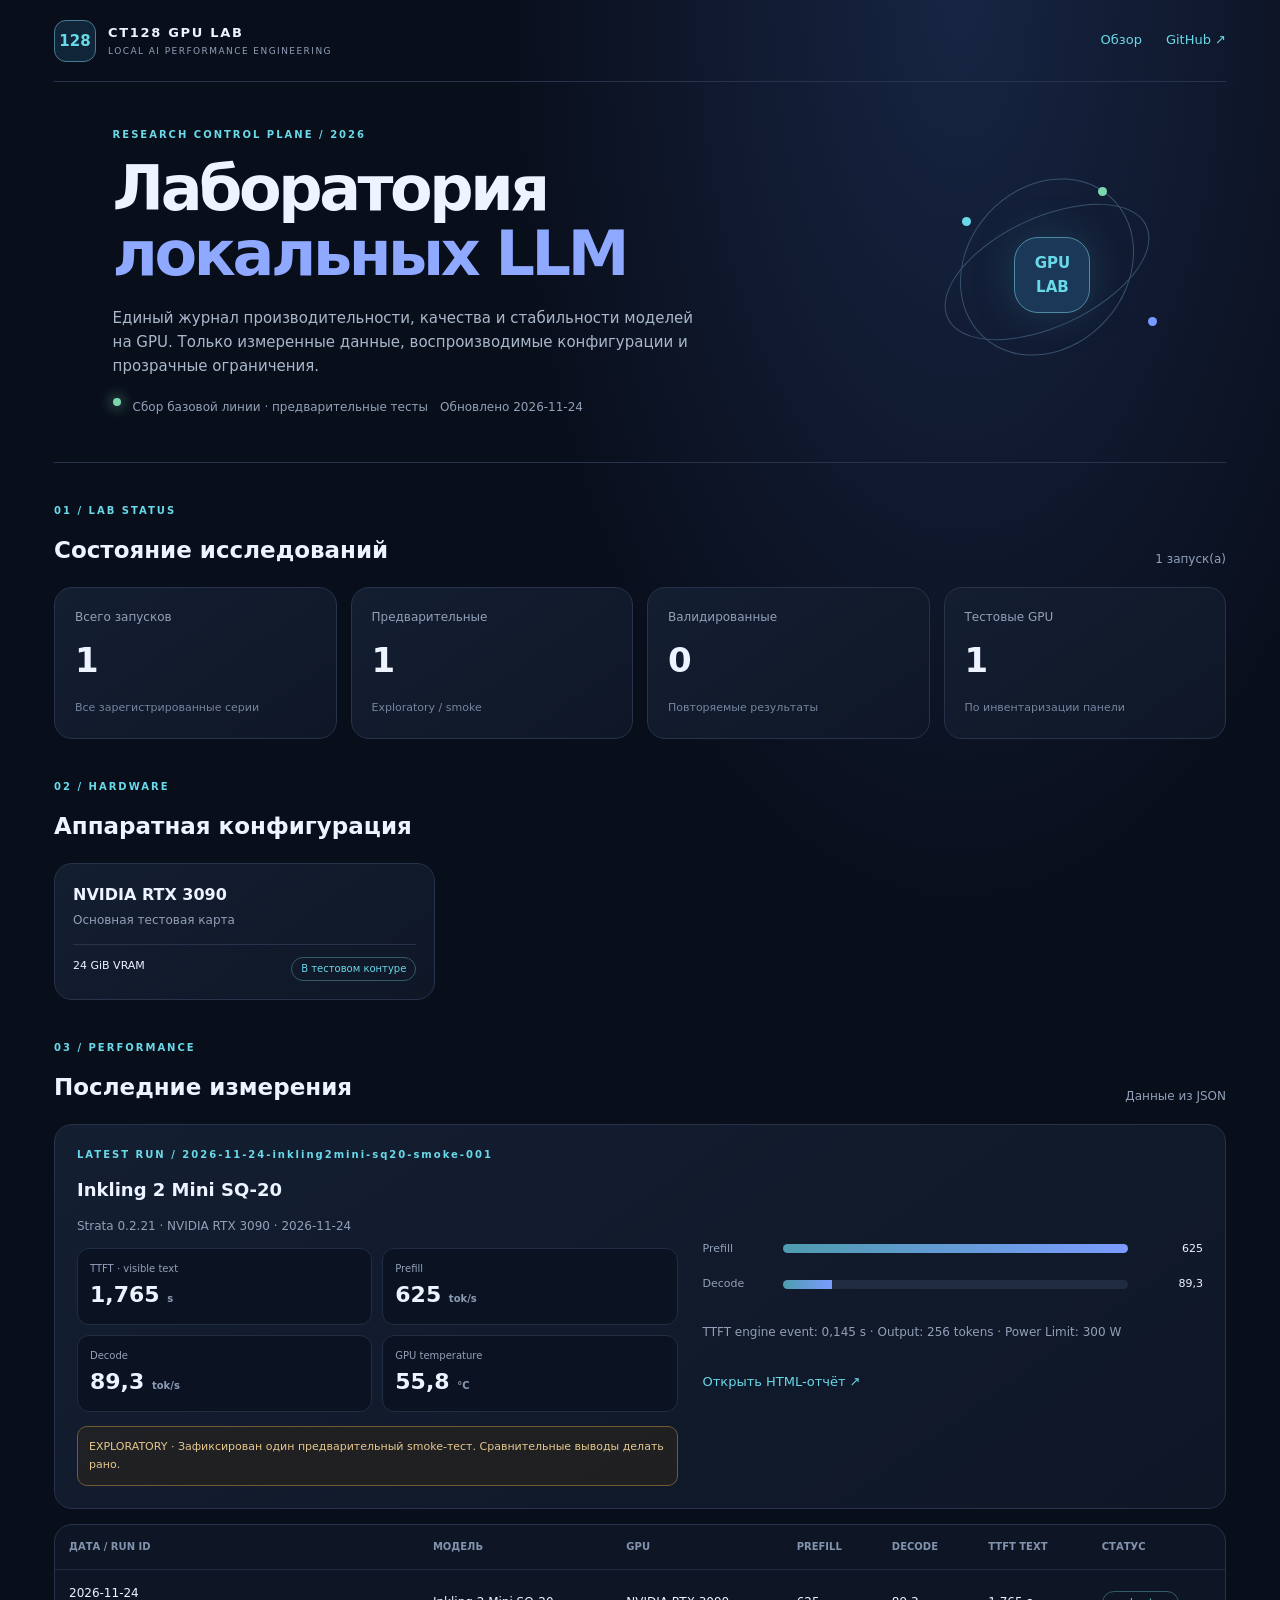
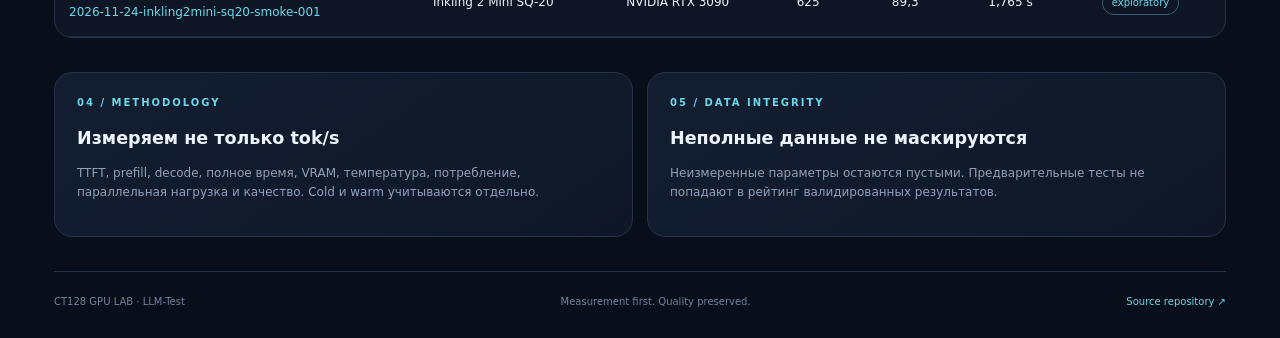
==== docs/index.html @ ba29f6b5 "Add CT128 lab structure, benchmark schema and HTML dashboard" ====
<!doctype html><html lang="ru"><head><meta charset="utf-8"><meta name="viewport" content="width=device-width,initial-scale=1"><meta name="theme-color" content="#0b1020"><title>CT128 GPU LAB — Dashboard</title><link rel="stylesheet" href="./assets/style.css"><script defer src="./assets/dashboard.js"></script></head><body><div class="shell">
<header class="topbar"><a class="brand" href="./index.html"><span class="brand-mark">128</span><span><strong>CT128 GPU LAB</strong><small>LOCAL AI PERFORMANCE ENGINEERING</small></span></a><nav><a class="active" href="./index.html">Обзор</a><a href="https://github.com/ZVP-asuai/LLM-Test">GitHub ↗</a></nav></header>
<main><section class="hero"><div><p class="eyebrow">RESEARCH CONTROL PLANE / 2026</p><h1>Лаборатория<br><span>локальных LLM</span></h1><p class="hero-copy">Единый журнал производительности, качества и стабильности моделей на GPU. Только измеренные данные, воспроизводимые конфигурации и прозрачные ограничения.</p><div class="hero-meta"><span class="status-dot"></span><span id="lab-status">Загрузка состояния…</span><span id="updated-date">—</span></div></div><div class="hero-orbit"><div class="orbit orbit-a"></div><div class="orbit orbit-b"></div><div class="core">GPU<br>LAB</div><i class="node node-a"></i><i class="node node-b"></i><i class="node node-c"></i></div></section>
<section class="section-head"><div><p class="eyebrow">01 / LAB STATUS</p><h2>Состояние исследований</h2></div><span class="muted" id="run-count">— запусков</span></section><section class="stat-grid"><article class="stat-card"><span class="stat-label">Всего запусков</span><strong id="stat-total">—</strong><small>Все зарегистрированные серии</small></article><article class="stat-card"><span class="stat-label">Предварительные</span><strong id="stat-exploratory">—</strong><small>Exploratory / smoke</small></article><article class="stat-card"><span class="stat-label">Валидированные</span><strong id="stat-validated">—</strong><small>Повторяемые результаты</small></article><article class="stat-card"><span class="stat-label">Тестовые GPU</span><strong id="stat-gpus">—</strong><small>По инвентаризации панели</small></article></section>
<section class="section-head"><div><p class="eyebrow">02 / HARDWARE</p><h2>Аппаратная конфигурация</h2></div></section><section id="hardware-grid" class="hardware-grid">Загрузка…</section>
<section class="section-head"><div><p class="eyebrow">03 / PERFORMANCE</p><h2>Последние измерения</h2></div><span class="muted">Данные из JSON</span></section><section id="latest-panel" class="latest-panel">Загрузка…</section>
<section class="table-wrap"><table><thead><tr><th>Дата / Run ID</th><th>Модель</th><th>GPU</th><th>Prefill</th><th>Decode</th><th>TTFT text</th><th>Статус</th></tr></thead><tbody id="runs-table"><tr><td colspan="7">Загрузка…</td></tr></tbody></table></section>
<section class="bottom-grid"><article class="info-panel"><p class="eyebrow">04 / METHODOLOGY</p><h3>Измеряем не только tok/s</h3><p>TTFT, prefill, decode, полное время, VRAM, температура, потребление, параллельная нагрузка и качество. Cold и warm учитываются отдельно.</p></article><article class="info-panel"><p class="eyebrow">05 / DATA INTEGRITY</p><h3>Неполные данные не маскируются</h3><p>Неизмеренные параметры остаются пустыми. Предварительные тесты не попадают в рейтинг валидированных результатов.</p></article></section></main>
<footer><span>CT128 GPU LAB · LLM-Test</span><span>Measurement first. Quality preserved.</span><a href="https://github.com/ZVP-asuai/LLM-Test">Source repository ↗</a></footer></div></body></html>
---- docs/assets/style.css ----
:root{color-scheme:dark;--bg:#090e1b;--line:#26334a;--text:#edf3ff;--muted:#91a0b8;--cyan:#69d8e8;--blue:#7899ff;--green:#7bd6ad;--radius:18px}*{box-sizing:border-box}body{margin:0;background:radial-gradient(ellipse at 75% 0%,#172543 0,transparent 34%),var(--bg);color:var(--text);font:15px/1.6 Inter,system-ui,sans-serif}.shell{max-width:1240px;margin:auto;padding:0 34px}.topbar{height:82px;display:flex;align-items:center;justify-content:space-between;border-bottom:1px solid var(--line)}.brand{display:flex;align-items:center;gap:12px;color:var(--text);text-decoration:none}.brand-mark{display:grid;place-items:center;width:42px;height:42px;border:1px solid #477b91;border-radius:12px;color:var(--cyan);font-weight:800;background:#102538}.brand strong{display:block;font-size:13px;letter-spacing:.13em}.brand small{display:block;color:var(--muted);font-size:9px;letter-spacing:.16em}.topbar nav{display:flex;gap:24px}.topbar nav a,.text-link{color:var(--cyan);text-decoration:none;font-size:13px}.hero{min-height:320px;display:flex;align-items:center;justify-content:space-between;padding:45px 5%;border-bottom:1px solid var(--line)}.eyebrow{font-size:10px;letter-spacing:.2em;color:var(--cyan);font-weight:700;margin:0 0 13px}.hero h1{font-size:clamp(38px,5vw,62px);line-height:1.05;letter-spacing:-.055em;margin:0}.hero h1 span{color:#8ea9ff}.hero-copy{max-width:600px;color:#a9b7cb;margin:20px 0}.hero-meta{display:flex;gap:12px;color:var(--muted);font-size:12px}.status-dot{width:8px;height:8px;border-radius:50%;background:var(--green);box-shadow:0 0 14px var(--green)}.hero-orbit{position:relative;width:230px;height:200px;flex:none}.orbit{position:absolute;border:1px solid #38516e;border-radius:50%}.orbit-a{width:220px;height:110px;top:45px;left:0;transform:rotate(-25deg)}.orbit-b{width:160px;height:190px;top:0;left:30px;transform:rotate(42deg)}.core{position:absolute;top:65px;left:77px;width:76px;height:76px;border-radius:24px;display:grid;place-content:center;text-align:center;background:#1b3859;border:1px solid #4c8ba4;color:var(--cyan);font-weight:800;box-shadow:0 0 40px #367b9950}.node{position:absolute;width:9px;height:9px;border-radius:50%;background:var(--cyan)}.node-a{top:45px;left:25px}.node-b{top:145px;right:10px;background:var(--blue)}.node-c{top:15px;right:60px;background:var(--green)}.section-head{display:flex;justify-content:space-between;align-items:end;margin:40px 0 18px}.section-head h2{font-size:23px;margin:0}.muted{font-size:12px;color:var(--muted)}.stat-grid{display:grid;grid-template-columns:repeat(4,1fr);gap:14px}.stat-card,.info-panel,.hardware-card,.latest-panel{background:linear-gradient(145deg,#131e31,#0f1727);border:1px solid var(--line);border-radius:var(--radius)}.stat-card{padding:20px}.stat-label{display:block;color:var(--muted);font-size:12px}.stat-card strong{display:block;font-size:34px;margin:6px 0}.stat-card small{color:#75859f;font-size:11px}.hardware-grid{display:grid;grid-template-columns:repeat(3,1fr);gap:14px}.hardware-card{padding:18px}.hardware-card h3{margin:0 0 4px;font-size:16px}.hardware-card p{margin:0;color:var(--muted);font-size:12px}.hardware-meta{display:flex;justify-content:space-between;border-top:1px solid var(--line);margin-top:14px;padding-top:12px;font-size:11px}.pill{display:inline-flex;padding:3px 9px;border-radius:30px;border:1px solid #355b68;color:var(--cyan);font-size:10px}.latest-panel{padding:22px;display:grid;grid-template-columns:1.2fr 1fr;gap:25px}.latest-title{font-size:18px;margin:0}.latest-sub{font-size:12px;color:var(--muted)}.metric-grid{display:grid;grid-template-columns:repeat(2,1fr);gap:10px}.metric{padding:12px;background:#0b1322;border:1px solid #202d42;border-radius:12px}.metric span{display:block;color:var(--muted);font-size:10px}.metric strong{font-size:22px}.metric em{font-size:10px;color:#8b9bb3;font-style:normal}.notice{margin-top:14px;padding:11px;background:#33281770;border:1px solid #725a35;color:#e5c88d;border-radius:10px;font-size:11px}.bars{display:flex;flex-direction:column;justify-content:center;gap:18px}.bar-row{display:grid;grid-template-columns:70px 1fr 65px;gap:10px;align-items:center;font-size:11px;color:var(--muted)}.bar-track{height:9px;background:#202b40;border-radius:20px;overflow:hidden}.bar-fill{height:100%;background:linear-gradient(90deg,#4e9caf,#7b9bff)}.bar-value{text-align:right;color:var(--text)}.table-wrap{overflow-x:auto;margin-top:15px;border:1px solid var(--line);border-radius:var(--radius);background:#0e1625}table{width:100%;border-collapse:collapse;min-width:760px}th,td{text-align:left;padding:14px;border-bottom:1px solid #202c40;font-size:12px}th{color:#8293ad;font-size:10px;text-transform:uppercase}td a{color:var(--cyan);text-decoration:none}.bottom-grid{display:grid;grid-template-columns:1fr 1fr;gap:14px;margin:34px 0}.info-panel{padding:22px}.info-panel h3{margin:0 0 8px}.info-panel p:not(.eyebrow){font-size:12px;color:var(--muted)}footer{display:flex;justify-content:space-between;gap:15px;border-top:1px solid var(--line);padding:22px 0 28px;color:#71819b;font-size:10px}footer a{color:var(--cyan);text-decoration:none}@media(max-width:800px){.shell{padding:0 18px}.topbar{height:auto;padding:16px 0;gap:16px;align-items:flex-start;flex-direction:column}.hero-orbit{transform:scale(.7);transform-origin:right center;width:160px}.stat-grid{grid-template-columns:repeat(2,1fr)}.hardware-grid{grid-template-columns:repeat(2,1fr)}.latest-panel{grid-template-columns:1fr}.bottom-grid{grid-template-columns:1fr}}@media(max-width:520px){.hero-orbit{display:none}.stat-grid,.hardware-grid{grid-template-columns:1fr}.section-head{align-items:flex-start;flex-direction:column}footer{flex-direction:column}}
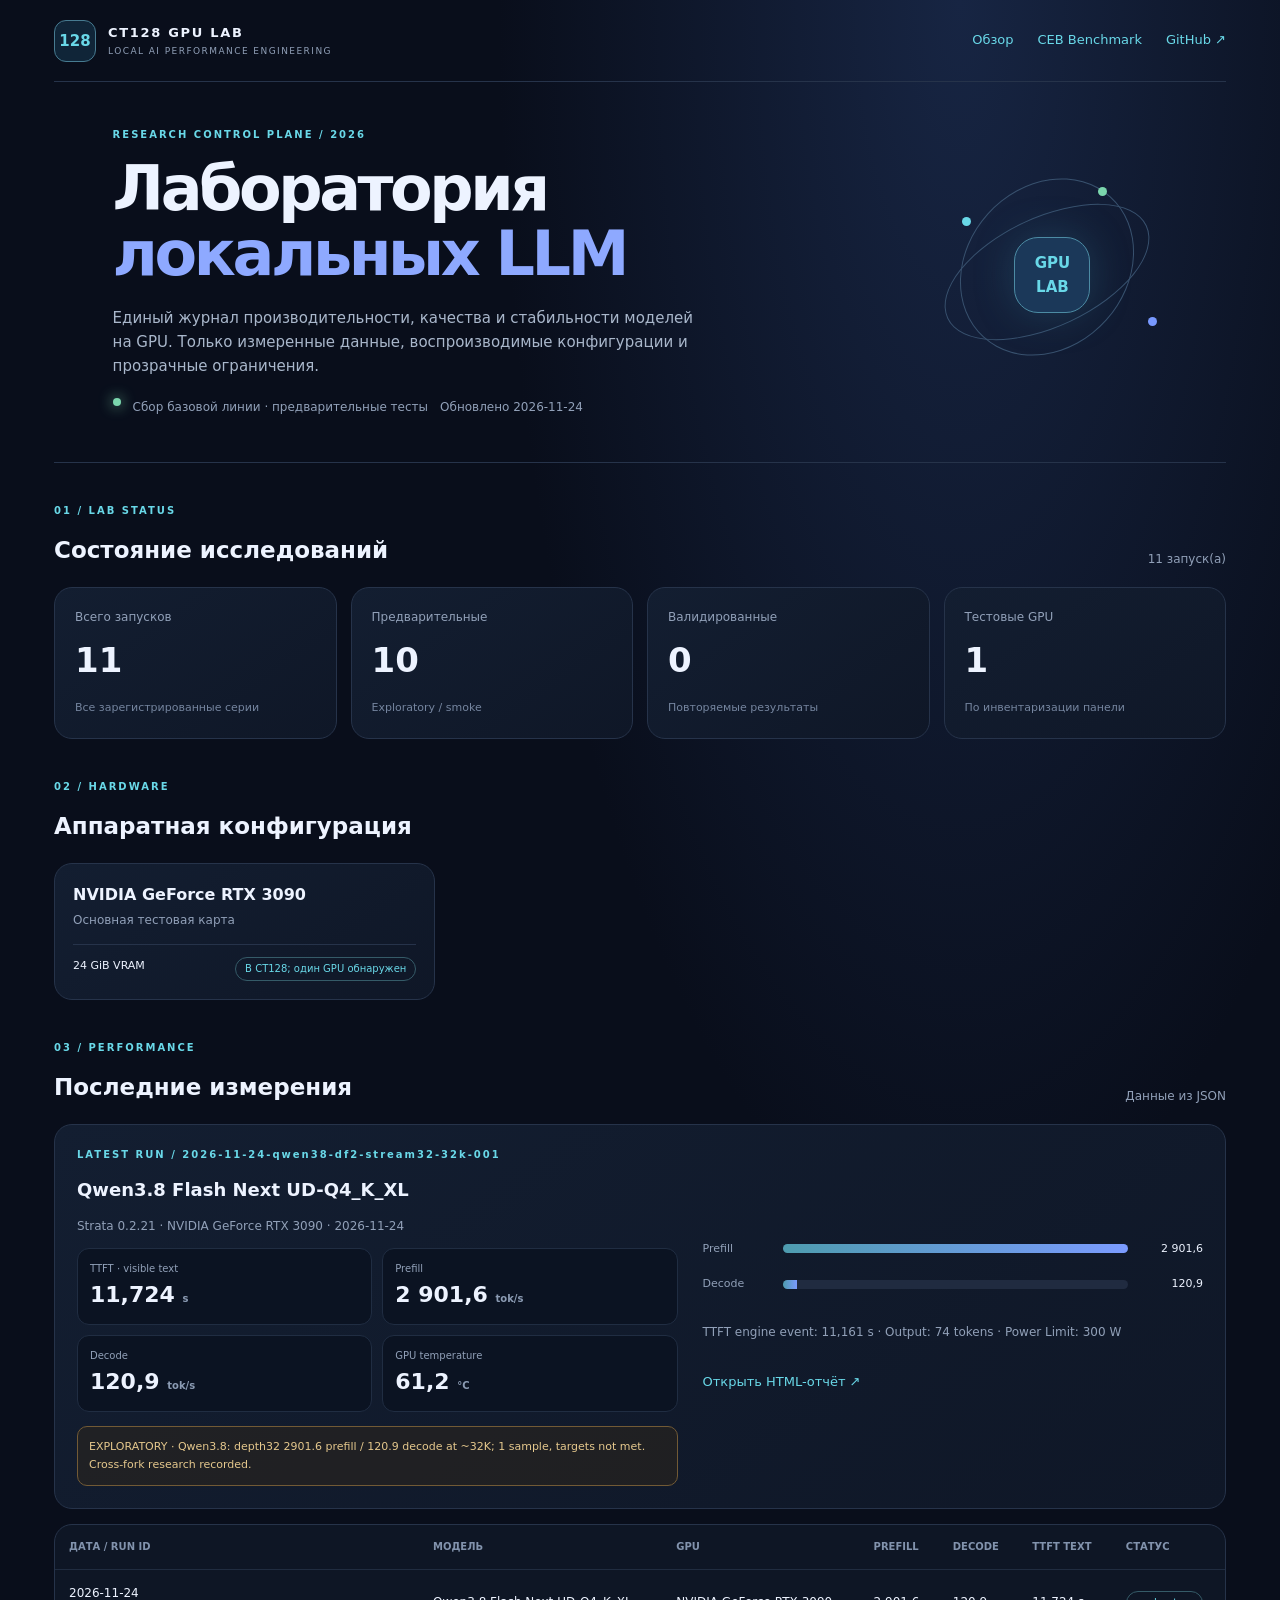
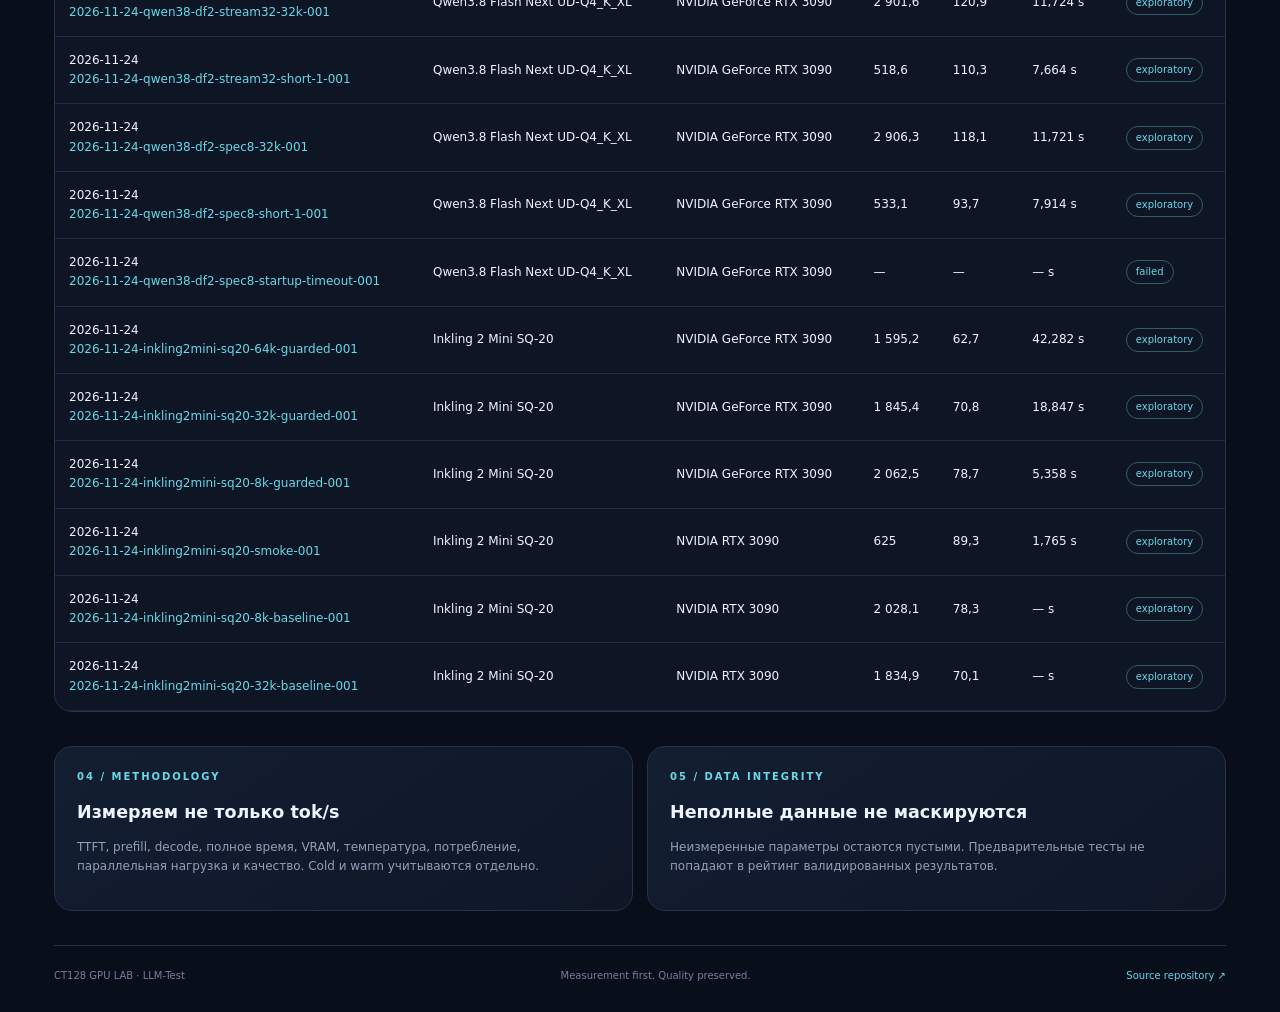
==== commit f4040005: "Link CEB benchmark from lab dashboard" ====
--- a/docs/index.html
+++ b/docs/index.html
@@ -1,5 +1,5 @@
 <!doctype html><html lang="ru"><head><meta charset="utf-8"><meta name="viewport" content="width=device-width,initial-scale=1"><meta name="theme-color" content="#0b1020"><title>CT128 GPU LAB — Dashboard</title><link rel="stylesheet" href="./assets/style.css"><script defer src="./assets/dashboard.js"></script></head><body><div class="shell">
-<header class="topbar"><a class="brand" href="./index.html"><span class="brand-mark">128</span><span><strong>CT128 GPU LAB</strong><small>LOCAL AI PERFORMANCE ENGINEERING</small></span></a><nav><a class="active" href="./index.html">Обзор</a><a href="https://github.com/ZVP-asuai/LLM-Test">GitHub ↗</a></nav></header>
+<header class="topbar"><a class="brand" href="./index.html"><span class="brand-mark">128</span><span><strong>CT128 GPU LAB</strong><small>LOCAL AI PERFORMANCE ENGINEERING</small></span></a><nav><a class="active" href="./index.html">Обзор</a><a href="./ceb/index.html">CEB Benchmark</a><a href="https://github.com/ZVP-asuai/LLM-Test">GitHub ↗</a></nav></header>
 <main><section class="hero"><div><p class="eyebrow">RESEARCH CONTROL PLANE / 2026</p><h1>Лаборатория<br><span>локальных LLM</span></h1><p class="hero-copy">Единый журнал производительности, качества и стабильности моделей на GPU. Только измеренные данные, воспроизводимые конфигурации и прозрачные ограничения.</p><div class="hero-meta"><span class="status-dot"></span><span id="lab-status">Загрузка состояния…</span><span id="updated-date">—</span></div></div><div class="hero-orbit"><div class="orbit orbit-a"></div><div class="orbit orbit-b"></div><div class="core">GPU<br>LAB</div><i class="node node-a"></i><i class="node node-b"></i><i class="node node-c"></i></div></section>
 <section class="section-head"><div><p class="eyebrow">01 / LAB STATUS</p><h2>Состояние исследований</h2></div><span class="muted" id="run-count">— запусков</span></section><section class="stat-grid"><article class="stat-card"><span class="stat-label">Всего запусков</span><strong id="stat-total">—</strong><small>Все зарегистрированные серии</small></article><article class="stat-card"><span class="stat-label">Предварительные</span><strong id="stat-exploratory">—</strong><small>Exploratory / smoke</small></article><article class="stat-card"><span class="stat-label">Валидированные</span><strong id="stat-validated">—</strong><small>Повторяемые результаты</small></article><article class="stat-card"><span class="stat-label">Тестовые GPU</span><strong id="stat-gpus">—</strong><small>По инвентаризации панели</small></article></section>
 <section class="section-head"><div><p class="eyebrow">02 / HARDWARE</p><h2>Аппаратная конфигурация</h2></div></section><section id="hardware-grid" class="hardware-grid">Загрузка…</section>
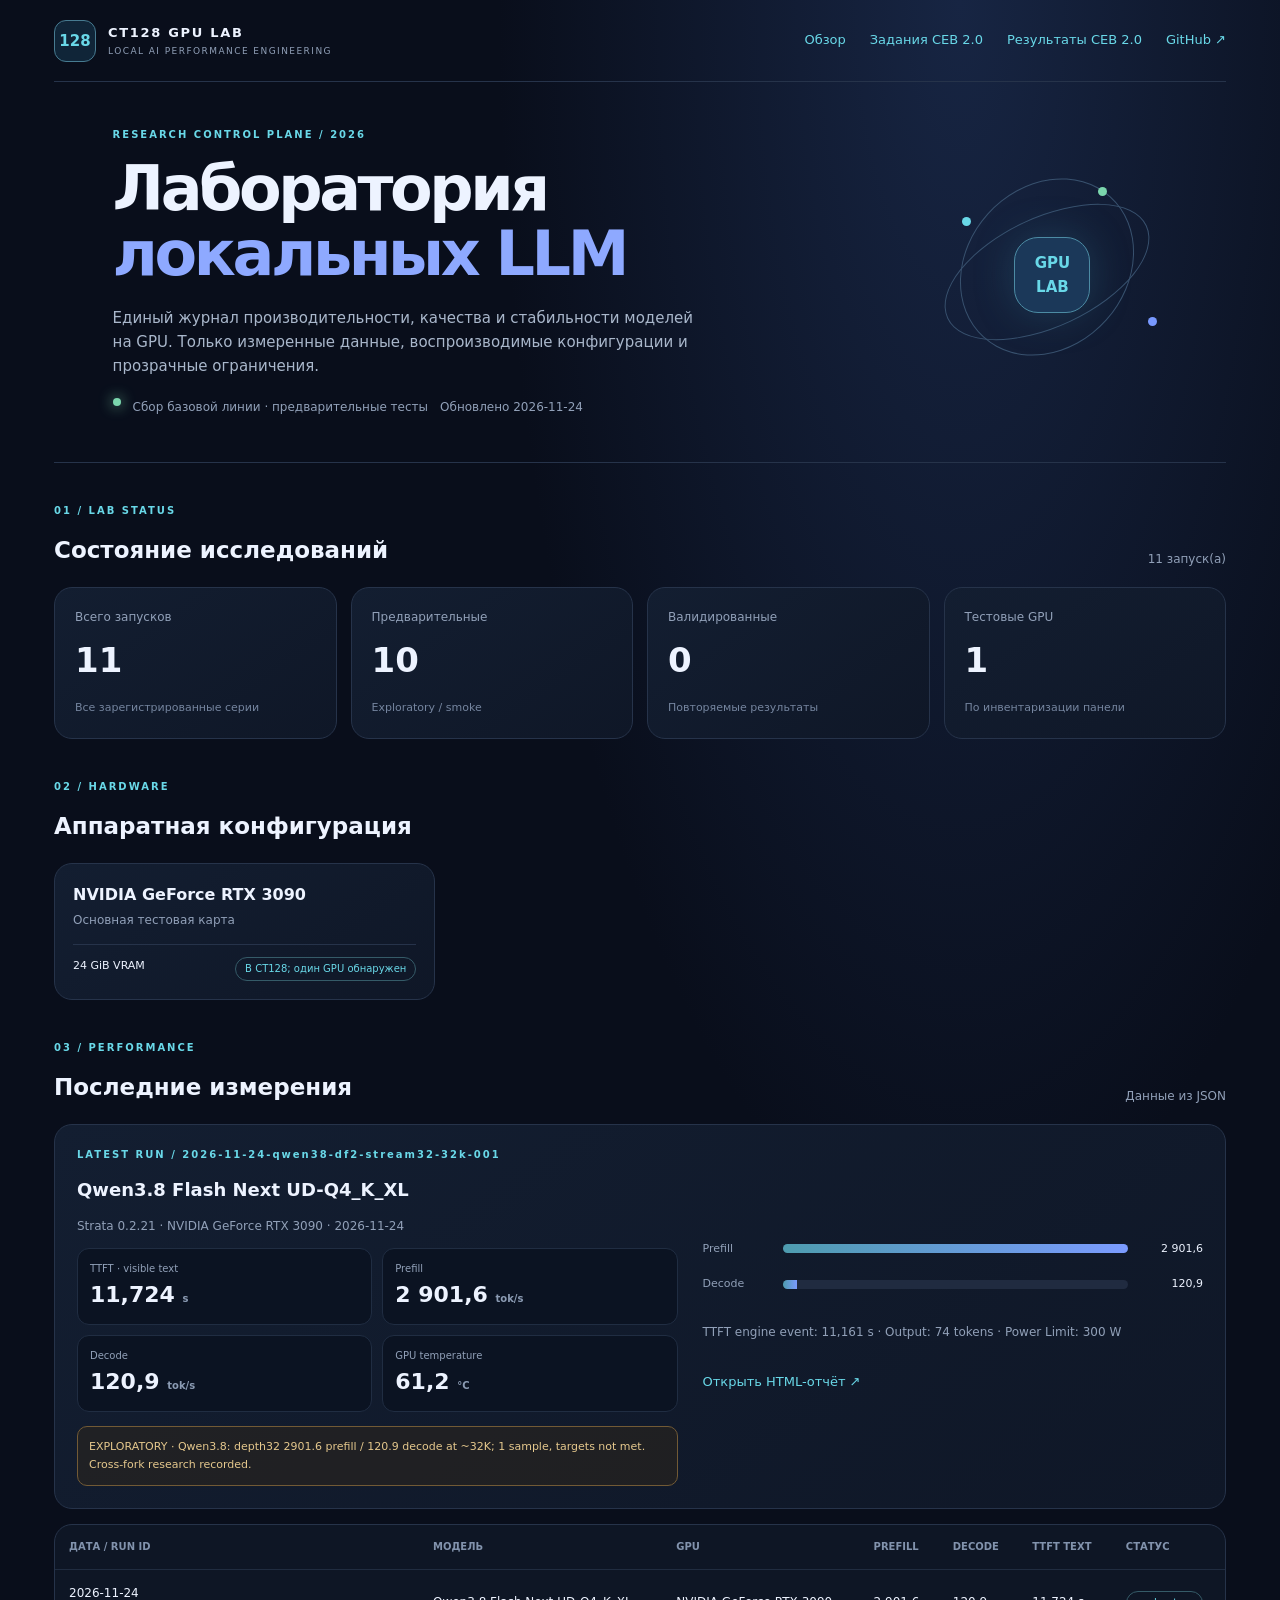
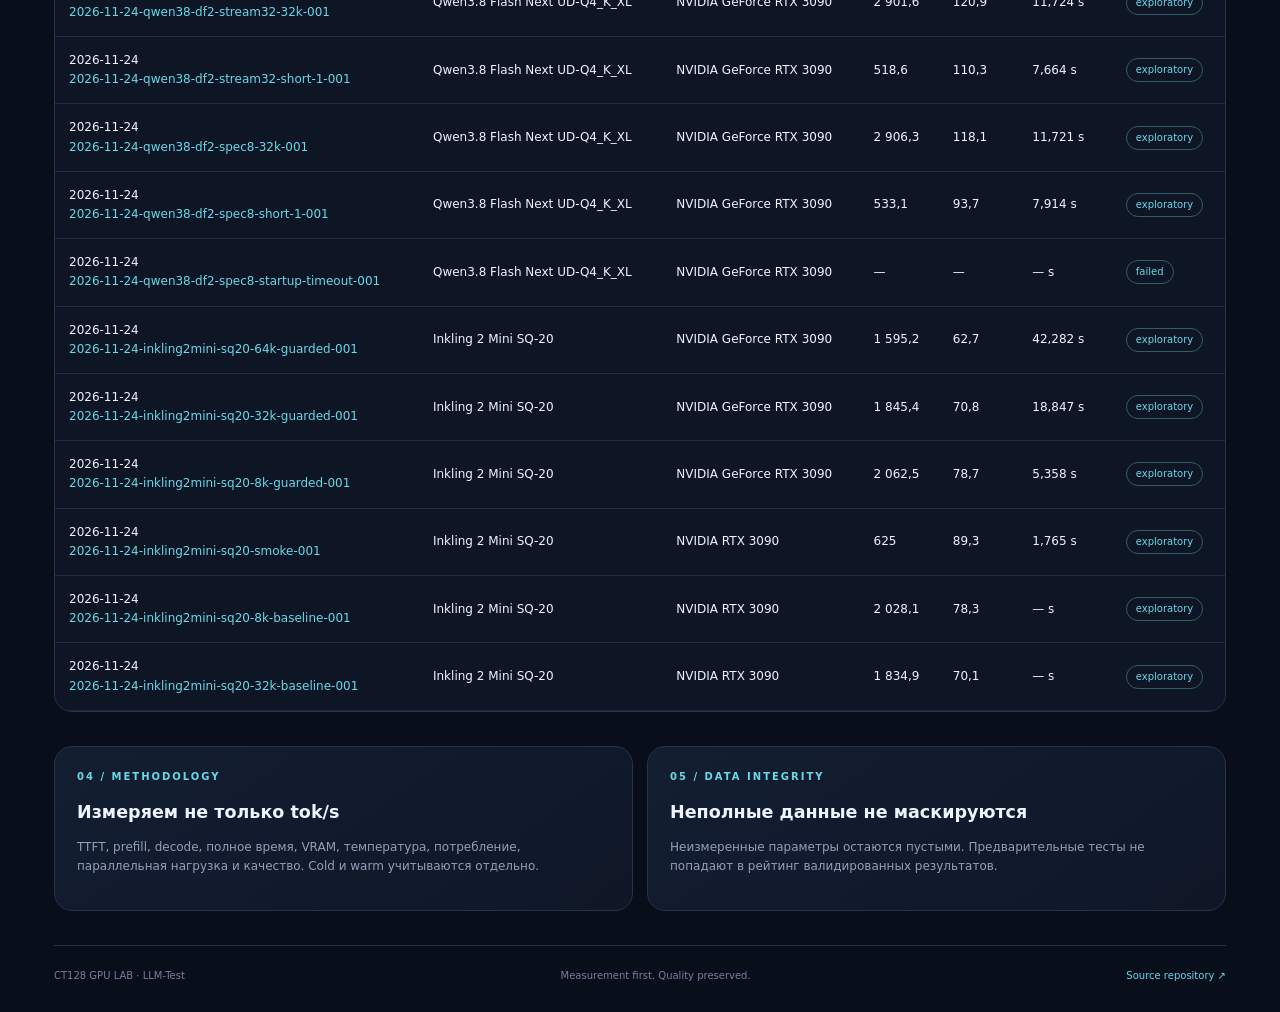
==== commit 76f1e9f9: "Expose both current CEB 2.0 sections on main dashboard" ====
--- a/docs/index.html
+++ b/docs/index.html
@@ -1,5 +1,5 @@
 <!doctype html><html lang="ru"><head><meta charset="utf-8"><meta name="viewport" content="width=device-width,initial-scale=1"><meta name="theme-color" content="#0b1020"><title>CT128 GPU LAB — Dashboard</title><link rel="stylesheet" href="./assets/style.css"><script defer src="./assets/dashboard.js"></script></head><body><div class="shell">
-<header class="topbar"><a class="brand" href="./index.html"><span class="brand-mark">128</span><span><strong>CT128 GPU LAB</strong><small>LOCAL AI PERFORMANCE ENGINEERING</small></span></a><nav><a class="active" href="./index.html">Обзор</a><a href="./ceb/index.html">CEB Benchmark</a><a href="https://github.com/ZVP-asuai/LLM-Test">GitHub ↗</a></nav></header>
+<header class="topbar"><a class="brand" href="./index.html"><span class="brand-mark">128</span><span><strong>CT128 GPU LAB</strong><small>LOCAL AI PERFORMANCE ENGINEERING</small></span></a><nav><a class="active" href="./index.html">Обзор</a><a href="./ceb/index.html">Задания CEB 2.0</a><a href="./ceb/v2/index.html">Результаты CEB 2.0</a><a href="https://github.com/ZVP-asuai/LLM-Test">GitHub ↗</a></nav></header>
 <main><section class="hero"><div><p class="eyebrow">RESEARCH CONTROL PLANE / 2026</p><h1>Лаборатория<br><span>локальных LLM</span></h1><p class="hero-copy">Единый журнал производительности, качества и стабильности моделей на GPU. Только измеренные данные, воспроизводимые конфигурации и прозрачные ограничения.</p><div class="hero-meta"><span class="status-dot"></span><span id="lab-status">Загрузка состояния…</span><span id="updated-date">—</span></div></div><div class="hero-orbit"><div class="orbit orbit-a"></div><div class="orbit orbit-b"></div><div class="core">GPU<br>LAB</div><i class="node node-a"></i><i class="node node-b"></i><i class="node node-c"></i></div></section>
 <section class="section-head"><div><p class="eyebrow">01 / LAB STATUS</p><h2>Состояние исследований</h2></div><span class="muted" id="run-count">— запусков</span></section><section class="stat-grid"><article class="stat-card"><span class="stat-label">Всего запусков</span><strong id="stat-total">—</strong><small>Все зарегистрированные серии</small></article><article class="stat-card"><span class="stat-label">Предварительные</span><strong id="stat-exploratory">—</strong><small>Exploratory / smoke</small></article><article class="stat-card"><span class="stat-label">Валидированные</span><strong id="stat-validated">—</strong><small>Повторяемые результаты</small></article><article class="stat-card"><span class="stat-label">Тестовые GPU</span><strong id="stat-gpus">—</strong><small>По инвентаризации панели</small></article></section>
 <section class="section-head"><div><p class="eyebrow">02 / HARDWARE</p><h2>Аппаратная конфигурация</h2></div></section><section id="hardware-grid" class="hardware-grid">Загрузка…</section>
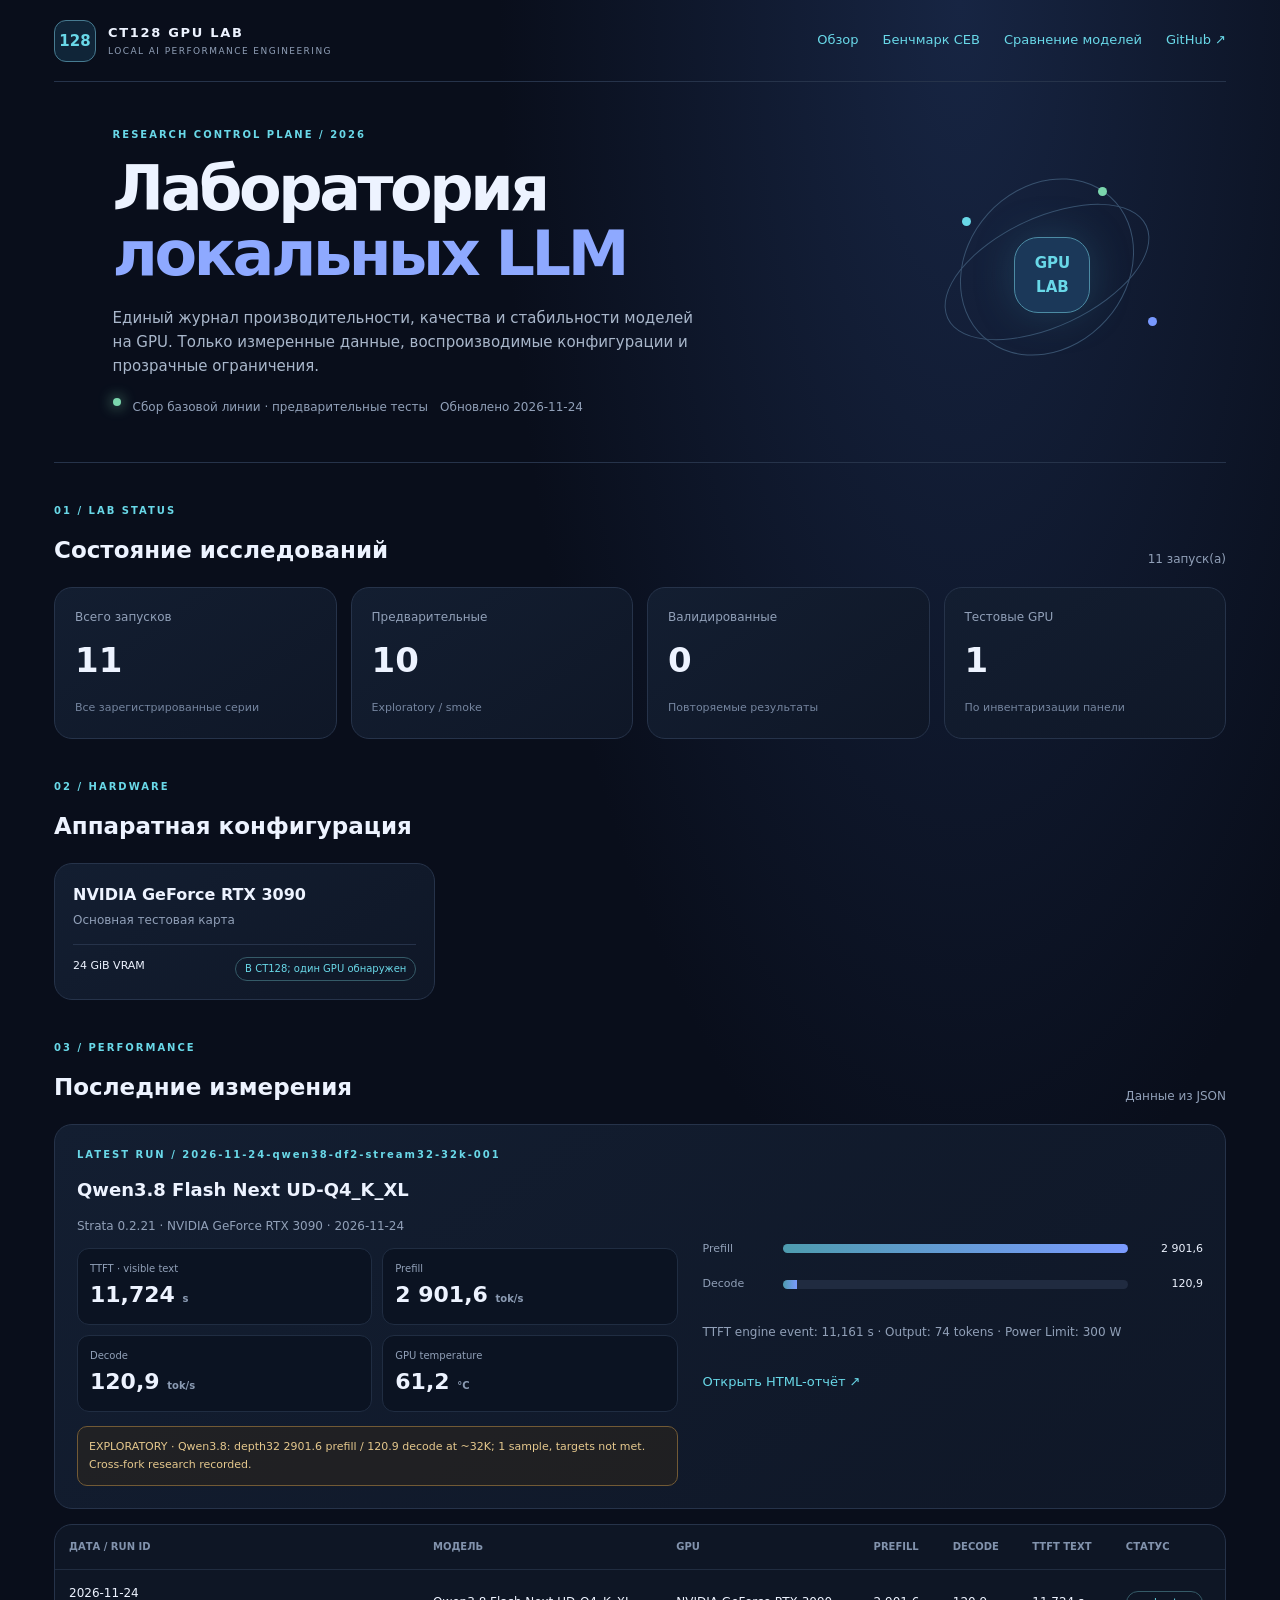
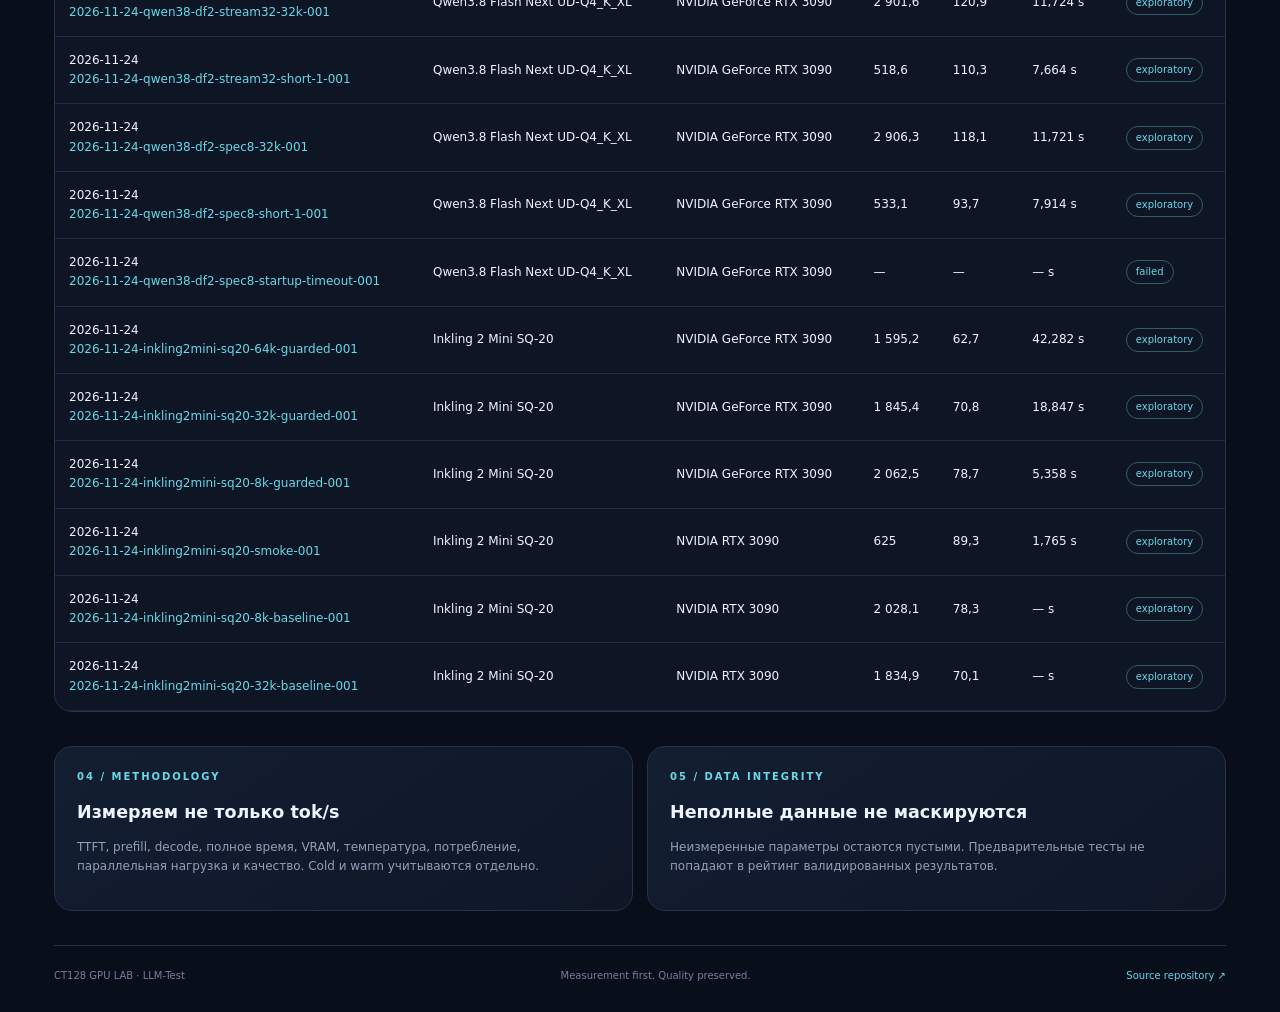
==== commit 8b45081e: "Redesign CEB dashboard: unified catalog, transparent GPT-6.2 audit and comparable-model charts" ====
--- a/docs/index.html
+++ b/docs/index.html
@@ -1,5 +1,5 @@
 <!doctype html><html lang="ru"><head><meta charset="utf-8"><meta name="viewport" content="width=device-width,initial-scale=1"><meta name="theme-color" content="#0b1020"><title>CT128 GPU LAB — Dashboard</title><link rel="stylesheet" href="./assets/style.css"><script defer src="./assets/dashboard.js"></script></head><body><div class="shell">
-<header class="topbar"><a class="brand" href="./index.html"><span class="brand-mark">128</span><span><strong>CT128 GPU LAB</strong><small>LOCAL AI PERFORMANCE ENGINEERING</small></span></a><nav><a class="active" href="./index.html">Обзор</a><a href="./ceb/index.html">Задания CEB 2.0</a><a href="./ceb/v2/index.html">Результаты CEB 2.0</a><a href="https://github.com/ZVP-asuai/LLM-Test">GitHub ↗</a></nav></header>
+<header class="topbar"><a class="brand" href="./index.html"><span class="brand-mark">128</span><span><strong>CT128 GPU LAB</strong><small>LOCAL AI PERFORMANCE ENGINEERING</small></span></a><nav><a class="active" href="./index.html">Обзор</a><a href="./ceb/index.html">Бенчмарк CEB</a><a href="./ceb/v2/index.html">Сравнение моделей</a><a href="https://github.com/ZVP-asuai/LLM-Test">GitHub ↗</a></nav></header>
 <main><section class="hero"><div><p class="eyebrow">RESEARCH CONTROL PLANE / 2026</p><h1>Лаборатория<br><span>локальных LLM</span></h1><p class="hero-copy">Единый журнал производительности, качества и стабильности моделей на GPU. Только измеренные данные, воспроизводимые конфигурации и прозрачные ограничения.</p><div class="hero-meta"><span class="status-dot"></span><span id="lab-status">Загрузка состояния…</span><span id="updated-date">—</span></div></div><div class="hero-orbit"><div class="orbit orbit-a"></div><div class="orbit orbit-b"></div><div class="core">GPU<br>LAB</div><i class="node node-a"></i><i class="node node-b"></i><i class="node node-c"></i></div></section>
 <section class="section-head"><div><p class="eyebrow">01 / LAB STATUS</p><h2>Состояние исследований</h2></div><span class="muted" id="run-count">— запусков</span></section><section class="stat-grid"><article class="stat-card"><span class="stat-label">Всего запусков</span><strong id="stat-total">—</strong><small>Все зарегистрированные серии</small></article><article class="stat-card"><span class="stat-label">Предварительные</span><strong id="stat-exploratory">—</strong><small>Exploratory / smoke</small></article><article class="stat-card"><span class="stat-label">Валидированные</span><strong id="stat-validated">—</strong><small>Повторяемые результаты</small></article><article class="stat-card"><span class="stat-label">Тестовые GPU</span><strong id="stat-gpus">—</strong><small>По инвентаризации панели</small></article></section>
 <section class="section-head"><div><p class="eyebrow">02 / HARDWARE</p><h2>Аппаратная конфигурация</h2></div></section><section id="hardware-grid" class="hardware-grid">Загрузка…</section>
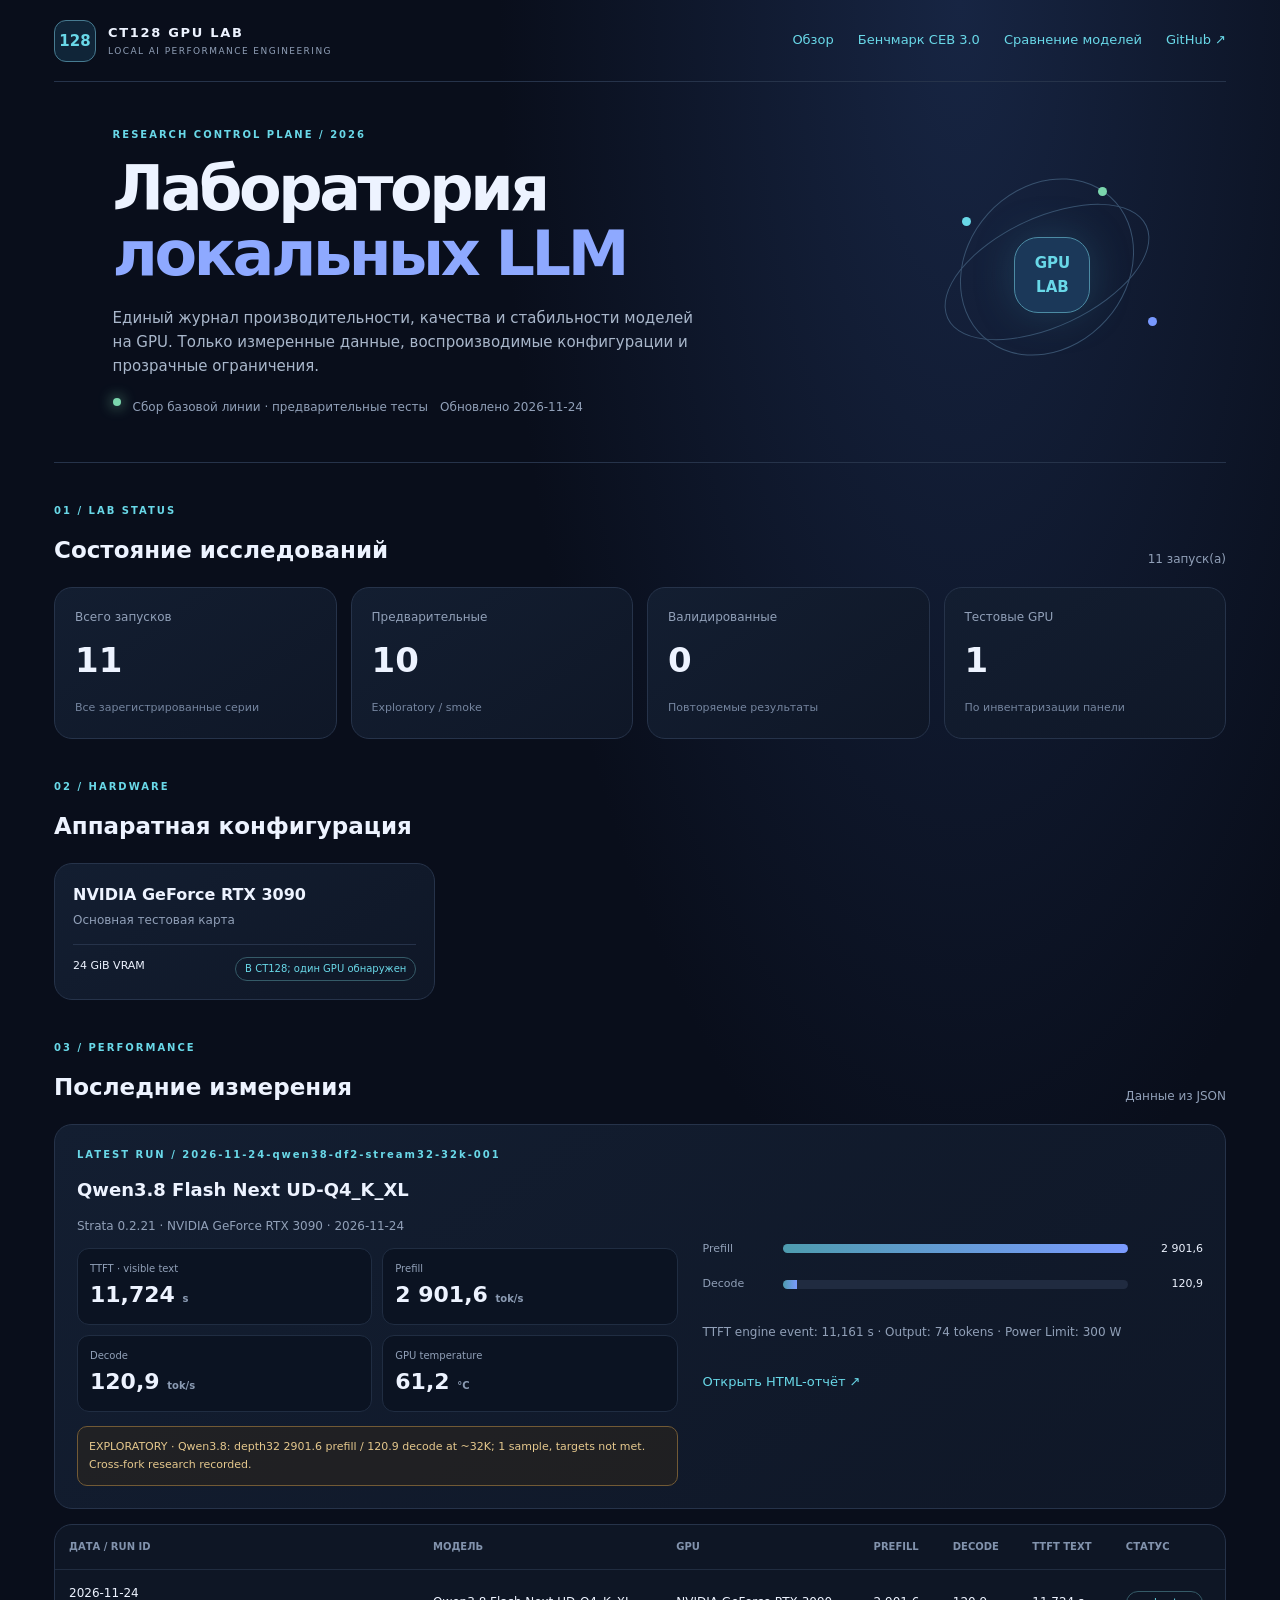
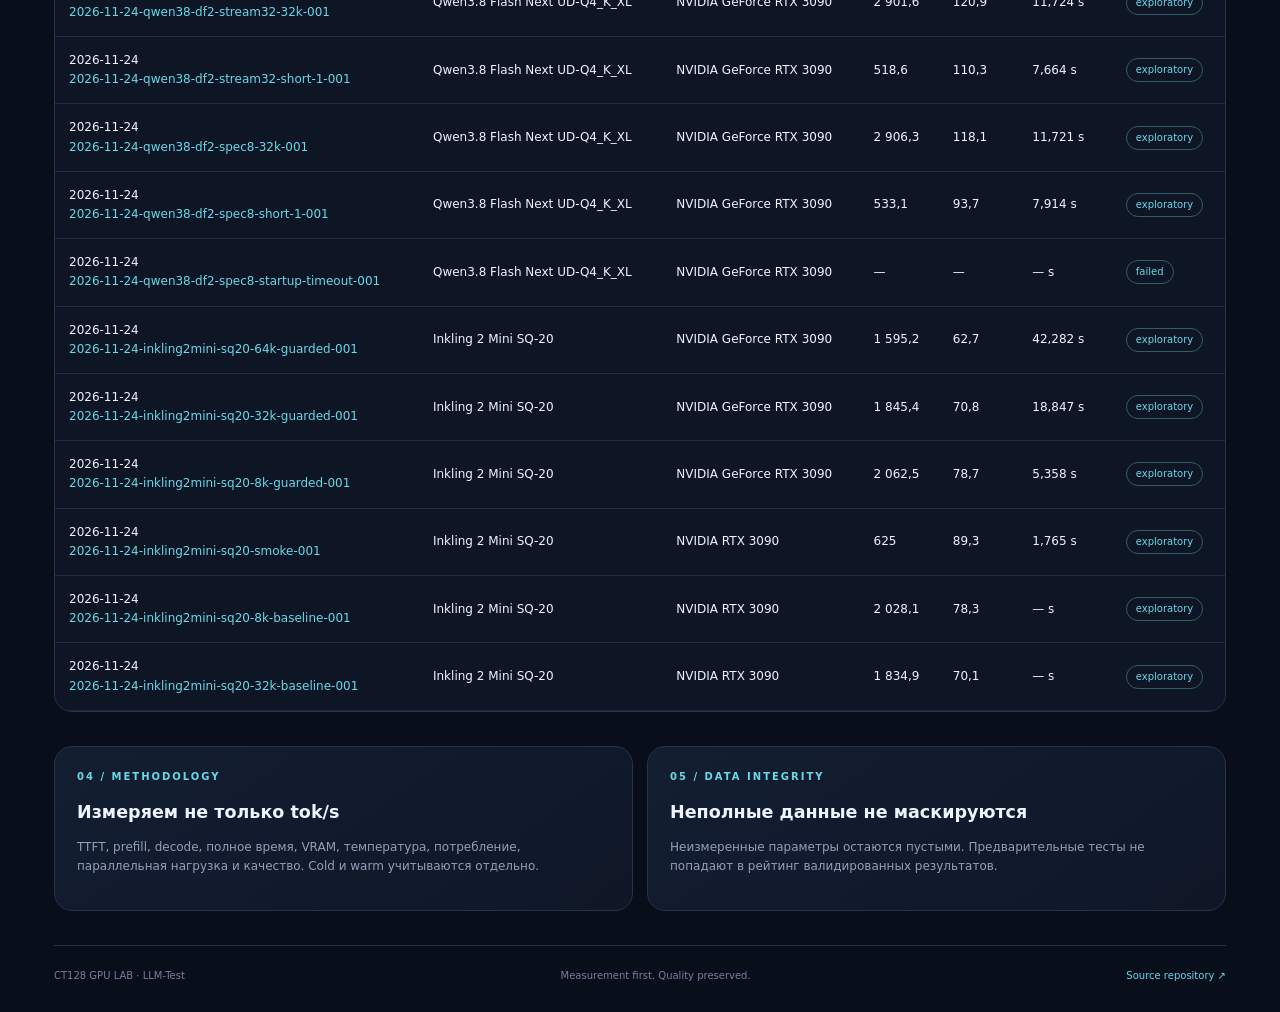
==== commit 27307370: "CEB: make 3.0 the canonical benchmark and comparison; verify current launch before copying" ====
--- a/docs/index.html
+++ b/docs/index.html
@@ -1,5 +1,5 @@
 <!doctype html><html lang="ru"><head><meta charset="utf-8"><meta name="viewport" content="width=device-width,initial-scale=1"><meta name="theme-color" content="#0b1020"><title>CT128 GPU LAB — Dashboard</title><link rel="stylesheet" href="./assets/style.css"><script defer src="./assets/dashboard.js"></script></head><body><div class="shell">
-<header class="topbar"><a class="brand" href="./index.html"><span class="brand-mark">128</span><span><strong>CT128 GPU LAB</strong><small>LOCAL AI PERFORMANCE ENGINEERING</small></span></a><nav><a class="active" href="./index.html">Обзор</a><a href="./ceb/index.html">Бенчмарк CEB</a><a href="./ceb/v2/index.html">Сравнение моделей</a><a href="https://github.com/ZVP-asuai/LLM-Test">GitHub ↗</a></nav></header>
+<header class="topbar"><a class="brand" href="./index.html"><span class="brand-mark">128</span><span><strong>CT128 GPU LAB</strong><small>LOCAL AI PERFORMANCE ENGINEERING</small></span></a><nav><a class="active" href="./index.html">Обзор</a><a href="./ceb/v3/index.html">Бенчмарк CEB 3.0</a><a href="./ceb/v3/index.html#comparison">Сравнение моделей</a><a href="https://github.com/ZVP-asuai/LLM-Test">GitHub ↗</a></nav></header>
 <main><section class="hero"><div><p class="eyebrow">RESEARCH CONTROL PLANE / 2026</p><h1>Лаборатория<br><span>локальных LLM</span></h1><p class="hero-copy">Единый журнал производительности, качества и стабильности моделей на GPU. Только измеренные данные, воспроизводимые конфигурации и прозрачные ограничения.</p><div class="hero-meta"><span class="status-dot"></span><span id="lab-status">Загрузка состояния…</span><span id="updated-date">—</span></div></div><div class="hero-orbit"><div class="orbit orbit-a"></div><div class="orbit orbit-b"></div><div class="core">GPU<br>LAB</div><i class="node node-a"></i><i class="node node-b"></i><i class="node node-c"></i></div></section>
 <section class="section-head"><div><p class="eyebrow">01 / LAB STATUS</p><h2>Состояние исследований</h2></div><span class="muted" id="run-count">— запусков</span></section><section class="stat-grid"><article class="stat-card"><span class="stat-label">Всего запусков</span><strong id="stat-total">—</strong><small>Все зарегистрированные серии</small></article><article class="stat-card"><span class="stat-label">Предварительные</span><strong id="stat-exploratory">—</strong><small>Exploratory / smoke</small></article><article class="stat-card"><span class="stat-label">Валидированные</span><strong id="stat-validated">—</strong><small>Повторяемые результаты</small></article><article class="stat-card"><span class="stat-label">Тестовые GPU</span><strong id="stat-gpus">—</strong><small>По инвентаризации панели</small></article></section>
 <section class="section-head"><div><p class="eyebrow">02 / HARDWARE</p><h2>Аппаратная конфигурация</h2></div></section><section id="hardware-grid" class="hardware-grid">Загрузка…</section>
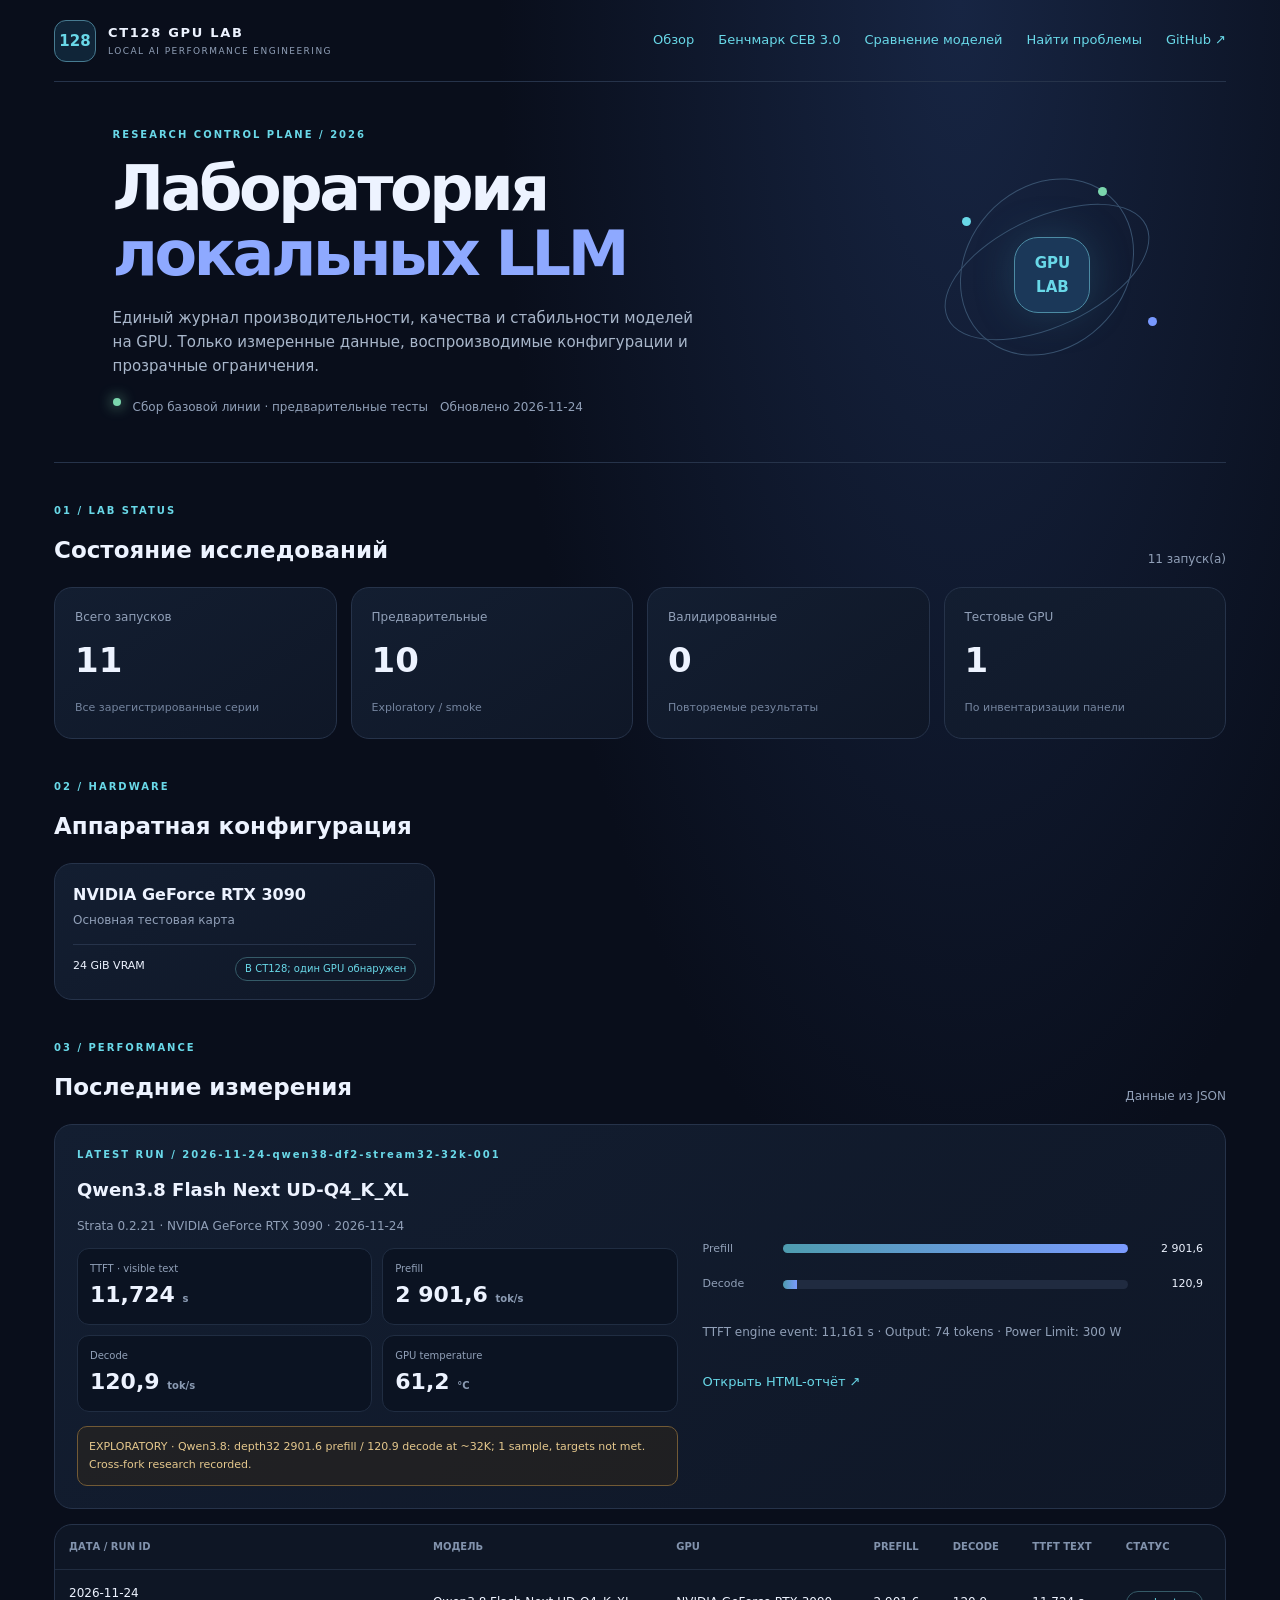
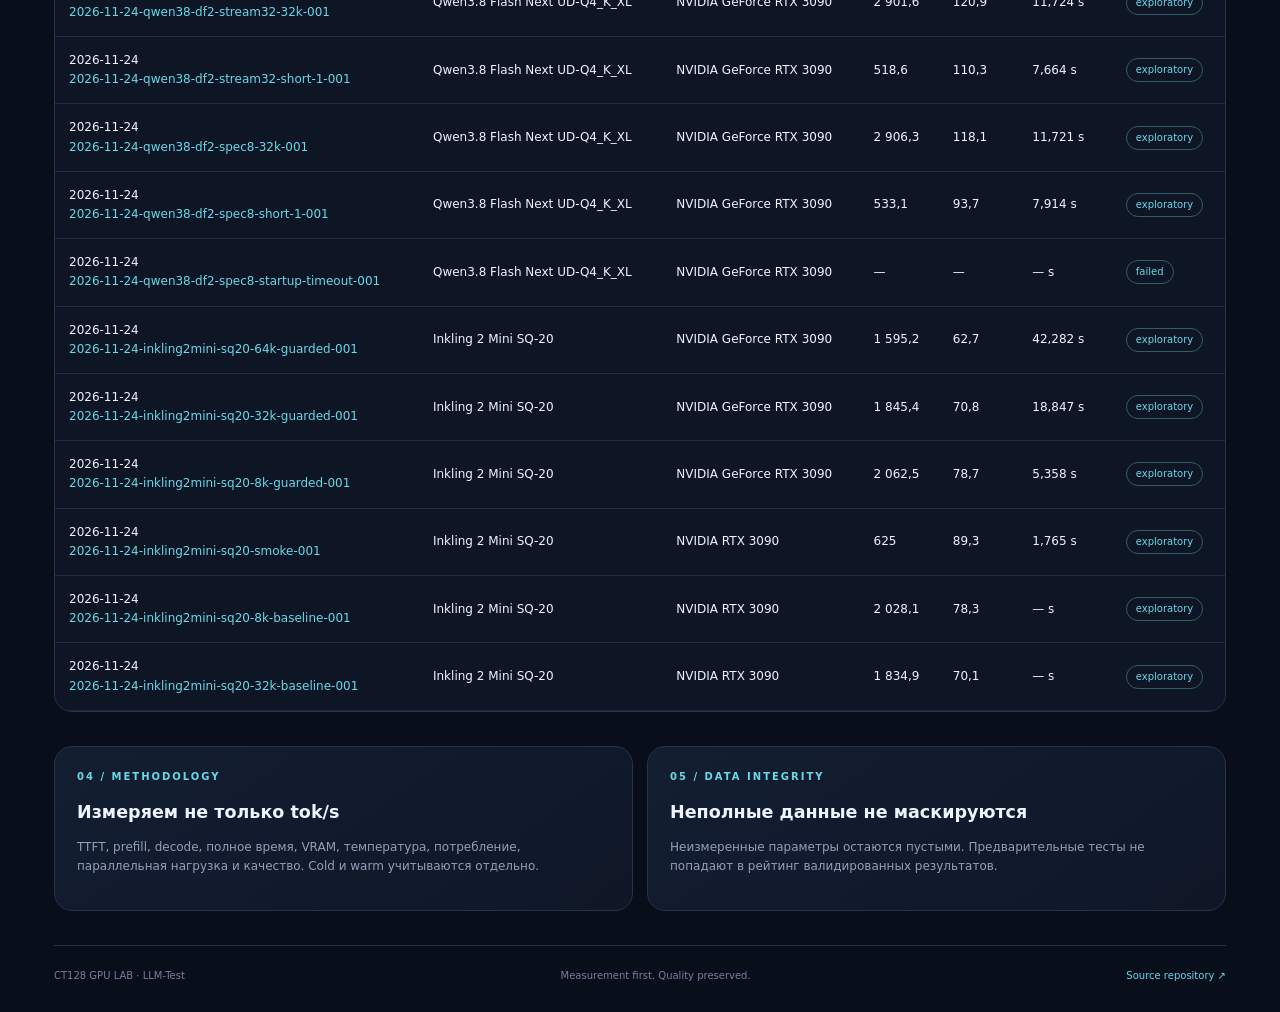
==== commit 8a9da9ef: "Unify CEB engineering catalog, comparison and diagnostics; add portable pilot and detailed reports" ====
--- a/docs/index.html
+++ b/docs/index.html
@@ -1,5 +1,5 @@
 <!doctype html><html lang="ru"><head><meta charset="utf-8"><meta name="viewport" content="width=device-width,initial-scale=1"><meta name="theme-color" content="#0b1020"><title>CT128 GPU LAB — Dashboard</title><link rel="stylesheet" href="./assets/style.css"><script defer src="./assets/dashboard.js"></script></head><body><div class="shell">
-<header class="topbar"><a class="brand" href="./index.html"><span class="brand-mark">128</span><span><strong>CT128 GPU LAB</strong><small>LOCAL AI PERFORMANCE ENGINEERING</small></span></a><nav><a class="active" href="./index.html">Обзор</a><a href="./ceb/v3/index.html">Бенчмарк CEB 3.0</a><a href="./ceb/v3/index.html#comparison">Сравнение моделей</a><a href="https://github.com/ZVP-asuai/LLM-Test">GitHub ↗</a></nav></header>
+<header class="topbar"><a class="brand" href="./index.html"><span class="brand-mark">128</span><span><strong>CT128 GPU LAB</strong><small>LOCAL AI PERFORMANCE ENGINEERING</small></span></a><nav><a class="active" href="./index.html">Обзор</a><a href="./ceb/v3/index.html">Бенчмарк CEB 3.0</a><a href="./ceb/v3/index.html#comparison">Сравнение моделей</a><a href="./ceb/v3/index.html#diagnostics">Найти проблемы</a><a href="https://github.com/ZVP-asuai/LLM-Test">GitHub ↗</a></nav></header>
 <main><section class="hero"><div><p class="eyebrow">RESEARCH CONTROL PLANE / 2026</p><h1>Лаборатория<br><span>локальных LLM</span></h1><p class="hero-copy">Единый журнал производительности, качества и стабильности моделей на GPU. Только измеренные данные, воспроизводимые конфигурации и прозрачные ограничения.</p><div class="hero-meta"><span class="status-dot"></span><span id="lab-status">Загрузка состояния…</span><span id="updated-date">—</span></div></div><div class="hero-orbit"><div class="orbit orbit-a"></div><div class="orbit orbit-b"></div><div class="core">GPU<br>LAB</div><i class="node node-a"></i><i class="node node-b"></i><i class="node node-c"></i></div></section>
 <section class="section-head"><div><p class="eyebrow">01 / LAB STATUS</p><h2>Состояние исследований</h2></div><span class="muted" id="run-count">— запусков</span></section><section class="stat-grid"><article class="stat-card"><span class="stat-label">Всего запусков</span><strong id="stat-total">—</strong><small>Все зарегистрированные серии</small></article><article class="stat-card"><span class="stat-label">Предварительные</span><strong id="stat-exploratory">—</strong><small>Exploratory / smoke</small></article><article class="stat-card"><span class="stat-label">Валидированные</span><strong id="stat-validated">—</strong><small>Повторяемые результаты</small></article><article class="stat-card"><span class="stat-label">Тестовые GPU</span><strong id="stat-gpus">—</strong><small>По инвентаризации панели</small></article></section>
 <section class="section-head"><div><p class="eyebrow">02 / HARDWARE</p><h2>Аппаратная конфигурация</h2></div></section><section id="hardware-grid" class="hardware-grid">Загрузка…</section>
